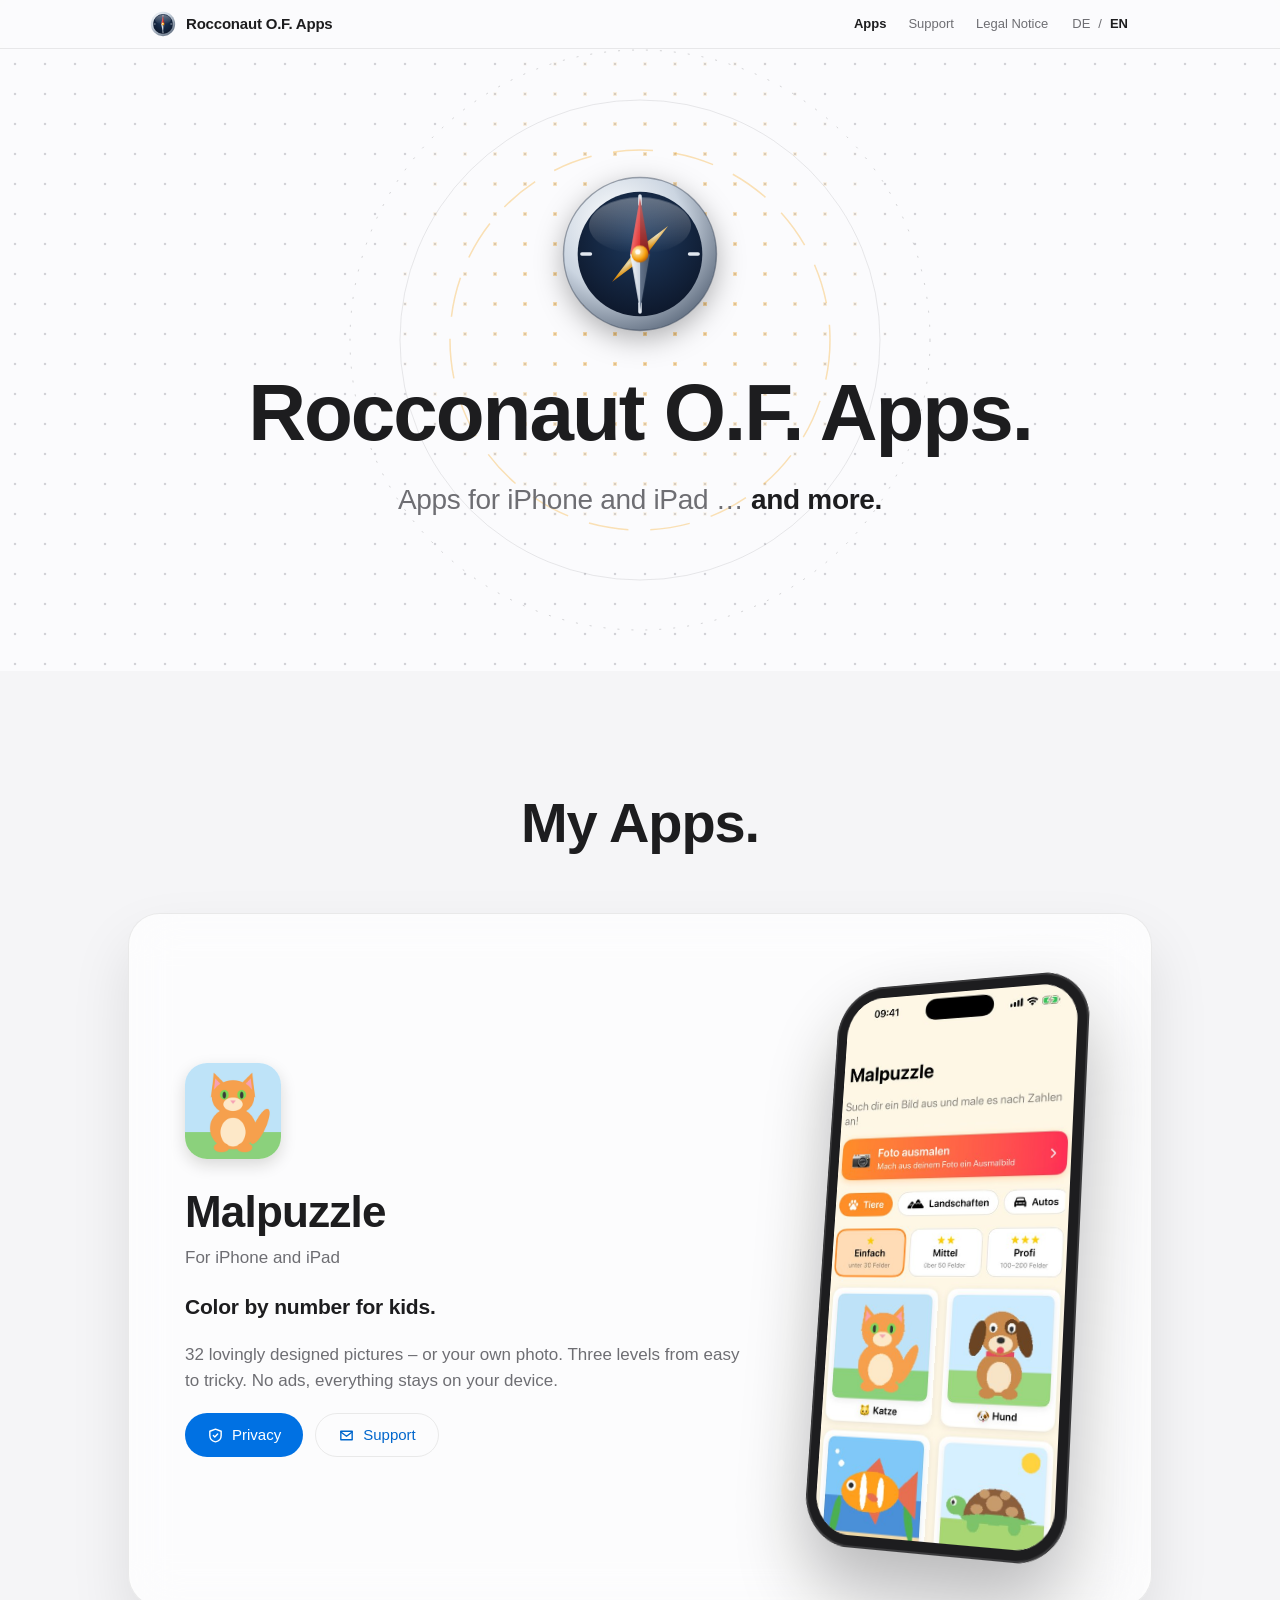
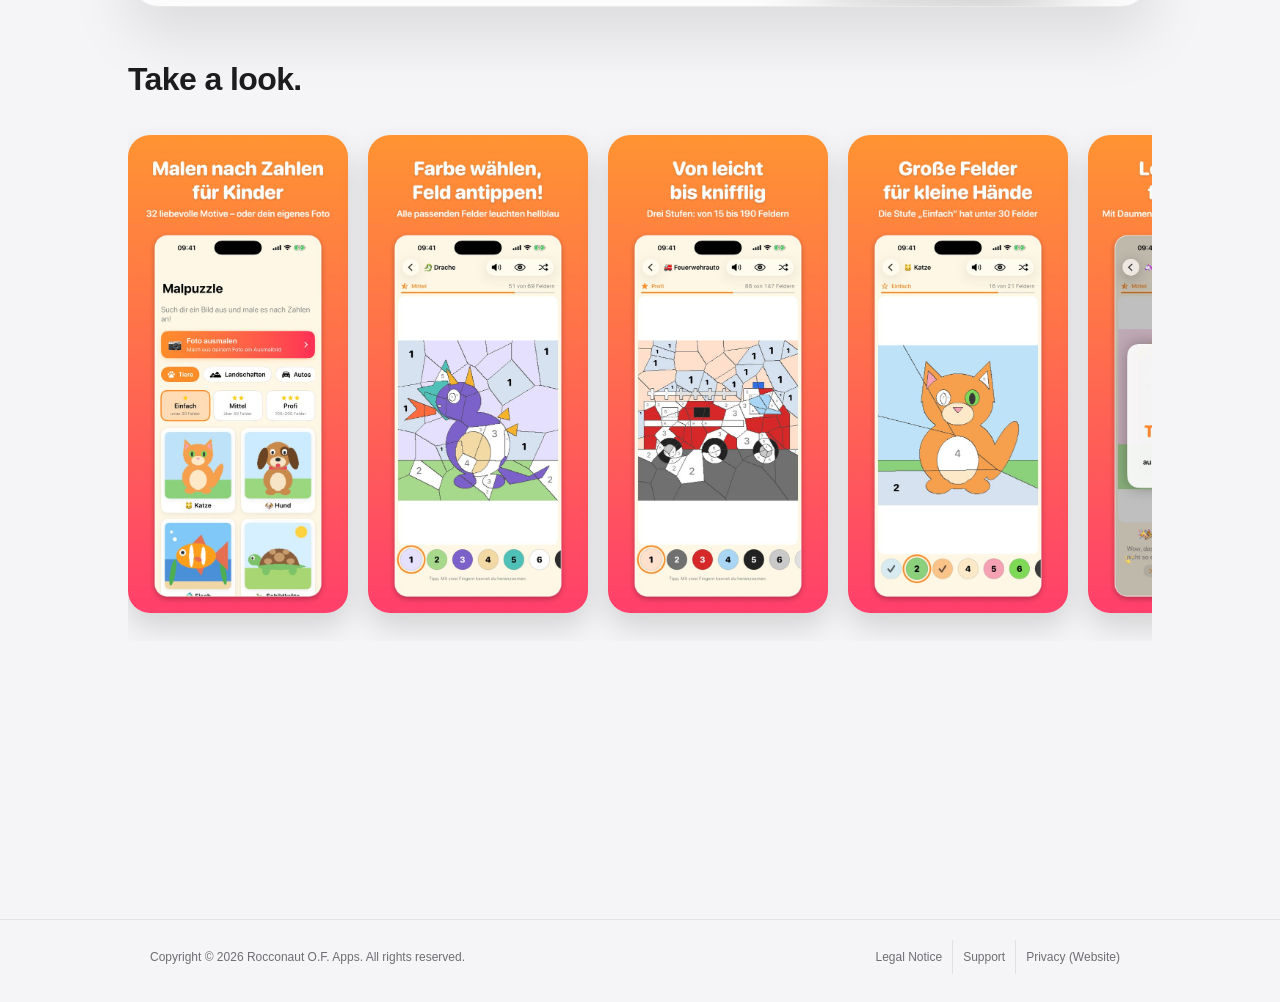
==== en/index.html @ 76076adc "Website Rocconaut O.F. Apps (DE/EN) mit Support- und Datenschutzseiten Co-Authored-By: Claude Opus 5" ====
<!doctype html>
<html lang="en">
<head>
<meta charset="utf-8">
<meta name="viewport" content="width=device-width, initial-scale=1">
<title>Rocconaut O.F. Apps – Apps for iPhone and iPad</title>
<meta name="description" content="Rocconaut O.F. Apps: apps for iPhone and iPad, including Malpuzzle – color by number for kids.">
<link rel="canonical" href="https://rocconaut-with-cloud.github.io/en/">
<link rel="alternate" hreflang="de" href="https://rocconaut-with-cloud.github.io/">
<link rel="alternate" hreflang="en" href="https://rocconaut-with-cloud.github.io/en/">
<meta name="theme-color" content="#FBFBFD" media="(prefers-color-scheme: light)">
<meta name="theme-color" content="#000000" media="(prefers-color-scheme: dark)">
<link rel="icon" href="../assets/img/compass.svg" type="image/svg+xml">
<link rel="stylesheet" href="../assets/css/site.css">
<script>document.documentElement.className += ' js';</script>
<script src="../assets/js/site.js" defer></script>
</head>
<body>
<a class="skip" href="#inhalt">Skip to content</a>
<header class="nav">
<div class="nav-inner">
<a class="brand" href="../en/index.html"><img src="../assets/img/compass.svg" alt="" width="26" height="26">Rocconaut O.F. Apps</a>
<nav class="nav-links" aria-label="Main navigation">
<a href="../en/index.html" aria-current="page">Apps</a>
<a href="../en/support.html">Support</a>
<a href="../en/legal-notice.html">Legal Notice</a>
<span class="lang" aria-label="Language"><a href="../index.html" lang="de" hreflang="de">DE</a><span aria-hidden="true">/</span><span class="on" lang="en">EN</span></span>
</nav>
</div>
</header>
<main id="inhalt">
<section class="hero">
<div class="hero-dots" aria-hidden="true"></div>
<div class="hero-spot" aria-hidden="true"></div>
<svg class="hero-rings" viewBox="0 0 620 620" aria-hidden="true">
<g class="spin"><circle class="r" cx="310" cy="310" r="290" stroke-opacity="0.35" stroke-width="1" stroke-dasharray="2 12"/></g>
<circle class="r" cx="310" cy="310" r="240" stroke-opacity="0.18" stroke-width="1"/>
<g class="spin-rev"><circle cx="310" cy="310" r="190" fill="none" stroke="#F59E0B" stroke-opacity="0.3" stroke-width="1.5" stroke-dasharray="40 22"/></g>
</svg>
<div class="hero-inner">
<div class="compass"><svg viewBox="0 0 120 120" role="img" aria-label="Rocconaut compass logo">
<defs>
<radialGradient id="m" cx="0.35" cy="0.3" r="0.85"><stop offset="0" stop-color="#FFFFFF"/><stop offset="0.5" stop-color="#CBD5E1"/><stop offset="1" stop-color="#475569"/></radialGradient>
<radialGradient id="f" cx="0.5" cy="0.35" r="0.75"><stop offset="0" stop-color="#1E3A5F"/><stop offset="1" stop-color="#0B1324"/></radialGradient>
<linearGradient id="rd" x1="0" y1="0" x2="1" y2="0"><stop offset="0" stop-color="#F87171"/><stop offset="0.49" stop-color="#DC2626"/><stop offset="0.51" stop-color="#991B1B"/><stop offset="1" stop-color="#7F1D1D"/></linearGradient>
<linearGradient id="sv" x1="0" y1="0" x2="1" y2="0"><stop offset="0" stop-color="#F8FAFC"/><stop offset="0.49" stop-color="#CBD5E1"/><stop offset="0.51" stop-color="#64748B"/><stop offset="1" stop-color="#475569"/></linearGradient>
<radialGradient id="gd" cx="0.35" cy="0.35" r="0.8"><stop offset="0" stop-color="#FEF3C7"/><stop offset="0.6" stop-color="#F59E0B"/><stop offset="1" stop-color="#92400E"/></radialGradient>
<linearGradient id="gl" x1="0" y1="0" x2="0" y2="1"><stop offset="0" stop-color="#FFFFFF" stop-opacity="0.35"/><stop offset="1" stop-color="#FFFFFF" stop-opacity="0"/></linearGradient>
</defs>
<circle cx="60" cy="60" r="54" fill="url(#m)"/>
<circle cx="60" cy="60" r="54" fill="none" stroke="#334155" stroke-opacity="0.45"/>
<circle cx="60" cy="60" r="44" fill="url(#f)"/>
<g stroke="#E2E8F0" stroke-width="2.5" stroke-linecap="round"><line x1="60" y1="19" x2="60" y2="25"/><line x1="60" y1="95" x2="60" y2="101"/><line x1="19" y1="60" x2="25" y2="60"/><line x1="95" y1="60" x2="101" y2="60"/></g>
<g transform="rotate(45 60 60)" opacity="0.9"><polygon points="60,32 64,60 56,60" fill="url(#gd)"/><polygon points="60,88 64,60 56,60" fill="url(#gd)"/></g>
<g class="needle"><g class="swing"><polygon points="60,20 67,60 53,60" fill="url(#rd)"/><polygon points="60,100 67,60 53,60" fill="url(#sv)"/></g></g>
<circle cx="60" cy="60" r="6" fill="url(#gd)"/>
<circle cx="58.5" cy="58.5" r="1.8" fill="#FFFFFF" fill-opacity="0.85"/>
<ellipse cx="60" cy="40" rx="36" ry="20" fill="url(#gl)"/>
</svg></div>
<h1 class="display rise d1">Rocconaut O.F. Apps.</h1>
<p class="lead rise d2">Apps for iPhone and iPad … <strong class="rise d3">and more.</strong></p>
</div>
</section>

<section class="apps" aria-labelledby="apps-title">
<div class="wrap">
<h2 id="apps-title" class="h-big reveal">My Apps.</h2>

<div class="reveal">
<article class="card">
<div class="glare" aria-hidden="true"></div>
<div class="card-text">
<img class="app-icon" src="../assets/img/malpuzzle-icon.png" alt="Malpuzzle app icon" width="96" height="96">
<div>
<h3 class="app-name">Malpuzzle</h3>
<span class="platform">For iPhone and iPad</span>
</div>
<p class="tagline">Color by number for kids.</p>
<p class="desc">32 lovingly designed pictures – or your own photo. Three levels from easy to tricky. No ads, everything stays on your device.</p>
<!-- App-Store-Badge: hier einfügen, sobald die App im Store ist -->
<div class="btns">
<a class="btn btn-primary shine" href="../en/malpuzzle/privacy.html"><svg class="draw" viewBox="0 0 24 24" fill="none" stroke="currentColor" stroke-width="2" stroke-linecap="round" stroke-linejoin="round" aria-hidden="true"><path pathLength="1" d="M12 3l8 3v6c0 5-3.5 8-8 9-4.5-1-8-4-8-9V6z"/><path pathLength="1" d="M9 12l2 2 4-4"/></svg>Privacy</a>
<a class="btn btn-secondary shine" href="../en/support.html"><svg class="draw" viewBox="0 0 24 24" fill="none" stroke="currentColor" stroke-width="2" stroke-linecap="round" stroke-linejoin="round" aria-hidden="true"><path pathLength="1" d="M4 6h16v12H4z"/><path pathLength="1" d="M4 7l8 6 8-6"/></svg>Support</a>
</div>
</div>
<div class="device-wrap">
<div class="device">
<div class="screen">
<img src="../assets/img/screen_01.jpg" alt="Start screen with picture selection" class="active" width="512" height="1098">
<img src="../assets/img/screen_02.jpg" alt="Coloring a dragon, medium level" width="512" height="1098" loading="lazy">
<img src="../assets/img/screen_03.jpg" alt="Coloring a fire truck, pro level" width="512" height="1098" loading="lazy">
<img src="../assets/img/screen_04.jpg" alt="Coloring a cat, easy level" width="512" height="1098" loading="lazy">
<img src="../assets/img/screen_05.jpg" alt="Praise after finishing a picture" width="512" height="1098" loading="lazy">
<img src="../assets/img/screen_06.jpg" alt="Landscapes to choose from" width="512" height="1098" loading="lazy">
</div>
</div>
</div>
</article>
</div>

<div class="gallery reveal">
<h3 class="h-mid">Take a look.</h3>
<div class="gallery-row" tabindex="0" role="region" aria-label="App Store images of Malpuzzle">
<img class="shot" src="../assets/img/store_01.jpg" alt="Color by number for kids" width="600" height="1304" loading="lazy">
<img class="shot" src="../assets/img/store_02.jpg" alt="Pick a color, tap a field" width="600" height="1304" loading="lazy">
<img class="shot" src="../assets/img/store_03.jpg" alt="From easy to tricky" width="600" height="1304" loading="lazy">
<img class="shot" src="../assets/img/store_04.jpg" alt="Big fields for little hands" width="600" height="1304" loading="lazy">
<img class="shot" src="../assets/img/store_05.jpg" alt="Praise for every finished picture" width="600" height="1304" loading="lazy">
<img class="shot" src="../assets/img/store_06.jpg" alt="Animals, cars, fantasy creatures" width="600" height="1304" loading="lazy">
</div>
</div>

<div class="more reveal">More apps coming soon.</div>
</div>
</section>
</main>
<footer class="footer">
<div class="footer-inner">
<span>Copyright © 2026 Rocconaut O.F. Apps. All rights reserved.</span>
<nav aria-label="Legal">
<a href="../en/legal-notice.html">Legal Notice</a>
<a href="../en/support.html">Support</a>
<a href="../en/privacy.html">Privacy (Website)</a>
</nav>
</div>
</footer>
</body>
</html>
---- assets/css/site.css ----
/* Rocconaut O.F. Apps – Website-Stile */
:root {
  --bg: #FBFBFD; --bg2: #F5F5F7; --fg: #1D1D1F; --muted: #6E6E73;
  --line: rgba(0,0,0,0.08); --card: rgba(255,255,255,0.72); --nav: rgba(251,251,253,0.72);
  --dot: #D2D2D7; --ring: #86868B; --link: #0066CC; --shadow: 0 30px 60px rgba(0,0,0,0.10);
  color-scheme: light dark;
}
@media (prefers-color-scheme: dark) {
  :root {
    --bg: #000000; --bg2: #101012; --fg: #F5F5F7; --muted: #A1A1A6;
    --line: rgba(255,255,255,0.14); --card: rgba(40,40,44,0.62); --nav: rgba(22,22,23,0.72);
    --dot: #2C2C2E; --ring: #6E6E73; --link: #2997FF; --shadow: 0 30px 60px rgba(0,0,0,0.6);
  }
}
* { box-sizing: border-box; }
html { -webkit-text-size-adjust: 100%; }
body {
  margin: 0; background: var(--bg); color: var(--fg); line-height: 1.5;
  font-family: -apple-system, BlinkMacSystemFont, "SF Pro Display", "SF Pro Text", "Helvetica Neue", Helvetica, Arial, sans-serif;
  -webkit-font-smoothing: antialiased;
}
a { color: var(--link); text-decoration: none; }
a:hover { text-decoration: underline; }
img { max-width: 100%; }
.skip { position: absolute; left: -9999px; top: 8px; z-index: 100; background: var(--fg); color: var(--bg); padding: 10px 16px; border-radius: 10px; }
.skip:focus { left: 12px; }
:focus-visible { outline: 3px solid #0071E3; outline-offset: 3px; border-radius: 6px; }

/* Navigation */
.nav { position: sticky; top: 0; z-index: 10; background: var(--nav); -webkit-backdrop-filter: saturate(180%) blur(20px); backdrop-filter: saturate(180%) blur(20px); border-bottom: 1px solid var(--line); }
.nav-inner { max-width: 1024px; margin: 0 auto; padding: 0 22px; display: flex; flex-wrap: wrap; align-items: center; justify-content: space-between; gap: 12px; }
.brand { display: flex; align-items: center; gap: 10px; min-height: 48px; color: var(--fg); font-size: 15px; font-weight: 600; letter-spacing: -0.2px; }
.brand:hover { text-decoration: none; }
.brand img { width: 26px; height: 26px; transition: transform 0.6s cubic-bezier(0.2,0.9,0.3,1.3); }
.brand:hover img { transform: rotate(-18deg); }
.nav-links { display: flex; flex-wrap: wrap; align-items: center; gap: 22px; font-size: 13px; }
.nav-links a { color: var(--muted); padding: 14px 0; transition: color 0.25s ease; }
.nav-links a:hover { color: var(--fg); text-decoration: none; }
.nav-links a[aria-current="page"], .lang .on { color: var(--fg); font-weight: 600; }
.lang { display: flex; gap: 4px; color: var(--muted); }
.lang a, .lang span { padding: 14px 2px; }

/* Hero */
.hero { position: relative; overflow: hidden; background: var(--bg); }
.hero-dots, .hero-spot { position: absolute; inset: 0; background-size: 30px 30px; pointer-events: none; }
.hero-dots { background-image: radial-gradient(circle, var(--dot) 1.4px, transparent 1.6px); }
.hero-spot {
  background-image: radial-gradient(circle, #F59E0B 2.2px, transparent 2.4px);
  -webkit-mask-image: radial-gradient(circle 260px at var(--sx, 50%) var(--sy, 38%), #000 0%, transparent 100%);
  mask-image: radial-gradient(circle 260px at var(--sx, 50%) var(--sy, 38%), #000 0%, transparent 100%);
  opacity: 0.5; transition: opacity 0.6s ease;
}
.hero.active .hero-spot { opacity: 1; }
.hero-rings { position: absolute; left: 50%; top: 50%; width: 620px; height: 620px; margin: -330px 0 0 -310px; pointer-events: none; transform: translate(var(--px, 0px), var(--py, 0px)); transition: transform 0.6s ease-out; }
.hero-rings .r { fill: none; stroke: var(--ring); }
.spin { transform-origin: 310px 310px; animation: spin 50s linear infinite; }
.spin-rev { transform-origin: 310px 310px; animation: spin 70s linear infinite reverse; }
@keyframes spin { to { transform: rotate(360deg); } }
.hero-inner { position: relative; max-width: 980px; margin: 0 auto; padding: 120px 22px 150px; display: flex; flex-direction: column; align-items: center; text-align: center; gap: 24px; }
.compass { width: 170px; height: 170px; transform: translateY(calc(var(--sp, 0) * 70px)) scale(calc(1 - var(--sp, 0) * 0.35)); opacity: calc(1 - var(--sp, 0) * 0.6); }
.compass svg { width: 100%; height: 100%; display: block; overflow: visible; filter: drop-shadow(0 8px 14px rgba(0,0,0,0.3)); }
.needle { transform-origin: 60px 60px; transform: rotate(var(--angle, 0deg)); transition: transform 0.8s cubic-bezier(0.2,0.9,0.3,1.35); }
.swing { transform-origin: 60px 60px; animation: swing 2.6s cubic-bezier(0.3,0.7,0.4,1) 0.3s both; }
@keyframes swing { 0% { transform: rotate(-80deg); } 22% { transform: rotate(50deg); } 42% { transform: rotate(-28deg); } 62% { transform: rotate(14deg); } 80% { transform: rotate(-6deg); } 100% { transform: rotate(0deg); } }
.display { margin: 8px 0 0; font-size: clamp(44px, 8vw, 80px); font-weight: 700; letter-spacing: -0.025em; line-height: 1.05; }
.lead { margin: 0; font-size: clamp(21px, 3vw, 28px); letter-spacing: -0.3px; color: var(--muted); }
.lead strong { display: inline-block; color: var(--fg); font-weight: 600; }
.rise { animation: rise 1.1s cubic-bezier(0.2,0.7,0.2,1) both; }
.d1 { animation-delay: 0.15s; } .d2 { animation-delay: 0.35s; } .d3 { animation-delay: 1.1s; }
@keyframes rise { from { opacity: 0; transform: translateY(28px); } to { opacity: 1; transform: none; } }

/* Apps */
.apps { background: var(--bg2); padding: 110px 22px 120px; }
.wrap { max-width: 1024px; margin: 0 auto; display: flex; flex-direction: column; gap: 48px; }
.h-big { margin: 0; font-size: clamp(40px, 6vw, 56px); font-weight: 700; letter-spacing: -0.02em; text-align: center; }
.h-mid { margin: 0; font-size: 32px; font-weight: 700; letter-spacing: -0.6px; }
.card {
  position: relative; overflow: hidden; background: var(--card);
  -webkit-backdrop-filter: saturate(180%) blur(24px); backdrop-filter: saturate(180%) blur(24px);
  border: 1px solid var(--line); border-radius: 32px; padding: clamp(28px, 5vw, 56px); box-shadow: var(--shadow);
  display: flex; flex-wrap: wrap; align-items: center; gap: 48px;
  transform: perspective(1400px) rotateX(var(--rx, 0deg)) rotateY(var(--ry, 0deg));
  transition: transform 0.8s cubic-bezier(0.2,0.8,0.2,1);
}
.card.hover { transition: transform 0.1s ease-out; }
.glare { position: absolute; inset: 0; pointer-events: none; background: radial-gradient(circle at var(--gx, 50%) var(--gy, 50%), rgba(255,255,255,0.35), rgba(255,255,255,0) 50%); opacity: 0; transition: opacity 0.4s ease; }
.card.hover .glare { opacity: 1; }
.card-text { flex: 1 1 340px; display: flex; flex-direction: column; gap: 20px; position: relative; }
.app-icon { width: 96px; height: 96px; border-radius: 22px; display: block; box-shadow: 0 6px 16px rgba(0,0,0,0.15); }
.app-name { margin: 0; font-size: clamp(34px, 5vw, 44px); font-weight: 700; letter-spacing: -0.8px; }
.platform { font-size: 17px; color: var(--muted); }
.tagline { margin: 0; font-size: 21px; font-weight: 600; letter-spacing: -0.2px; }
.desc { margin: 0; font-size: 17px; color: var(--muted); }
.btns { display: flex; flex-wrap: wrap; gap: 12px; }
.btn { display: inline-flex; align-items: center; gap: 8px; min-height: 44px; padding: 0 22px; border-radius: 980px; font-size: 15px; font-weight: 500; }
.btn:hover { text-decoration: none; }
.btn svg { width: 17px; height: 17px; flex-shrink: 0; }
.btn-primary { background: #0071E3; color: #FFFFFF; transition: background-color 0.25s ease, transform 0.25s ease; }
.btn-primary:hover { background: #0077ED; transform: scale(1.03); }
.btn-secondary { border: 1px solid var(--line); color: var(--link); }
.btn-lg { min-height: 48px; padding: 0 24px; font-size: 17px; align-self: flex-start; }
.shine { position: relative; overflow: hidden; isolation: isolate; }
.shine::after { content: ""; position: absolute; top: 0; left: -70%; width: 45%; height: 100%; background: linear-gradient(100deg, rgba(255,255,255,0), rgba(255,255,255,0.5), rgba(255,255,255,0)); transform: skewX(-20deg); transition: left 0.8s ease; pointer-events: none; }
.shine:hover::after, .shine:focus-visible::after { left: 140%; }
.draw * { stroke-dasharray: 1; stroke-dashoffset: 0; }
.btn:hover .draw *, .btn:focus-visible .draw * { animation: drawline 0.9s ease forwards; }
@keyframes drawline { from { stroke-dashoffset: 1; } to { stroke-dashoffset: 0; } }

/* iPhone */
.device-wrap { flex: 0 1 300px; display: flex; justify-content: center; perspective: 1400px; position: relative; margin: 0 auto; }
.device { width: 280px; height: 580px; border-radius: 52px; background: #1D1D1F; padding: 12px; box-shadow: 0 40px 80px rgba(0,0,0,0.28), inset 0 0 0 2px #3A3A3C; transform: rotateY(var(--dy, 0deg)) rotateX(var(--dx, 0deg)); transition: transform 0.2s ease-out; }
.screen { width: 100%; height: 100%; border-radius: 40px; background: #FFF8EC; position: relative; overflow: hidden; }
.screen img { position: absolute; inset: 0; width: 100%; height: 100%; object-fit: cover; object-position: top; opacity: 0; transform: scale(1.04); transition: opacity 0.9s ease, transform 3.2s ease-out; }
.screen img.active { opacity: 1; transform: scale(1); }

/* Galerie */
.gallery { display: flex; flex-direction: column; gap: 24px; }
.gallery-row { display: flex; gap: 20px; overflow-x: auto; scroll-snap-type: x mandatory; padding: 8px 4px 28px; }
.shot { flex: 0 0 220px; width: 220px; height: auto; border-radius: 22px; scroll-snap-align: start; box-shadow: 0 14px 30px rgba(0,0,0,0.14); transition: transform 0.5s cubic-bezier(0.2,0.9,0.3,1.2), box-shadow 0.5s ease; }
.shot:hover { transform: translateY(-8px) scale(1.04); box-shadow: 0 24px 44px rgba(0,0,0,0.22); }
.more { border: 1px dashed var(--ring); border-radius: 28px; padding: 40px; text-align: center; font-size: 19px; color: var(--muted); }

/* Unterseiten */
.page { background: var(--bg); padding: 96px 22px 120px; }
.page .wrap { max-width: 760px; }
.intro { display: flex; flex-direction: column; gap: 14px; }
.eyebrow { font-size: 14px; font-weight: 600; letter-spacing: 1.5px; color: var(--muted); }
.intro h1 { margin: 0; font-size: clamp(40px, 7vw, 56px); font-weight: 700; letter-spacing: -1.4px; line-height: 1.07; -webkit-hyphens: auto; hyphens: auto; }
.intro .sub { margin: 0; font-size: 21px; line-height: 1.45; color: var(--muted); }
.meta { font-size: 15px; color: var(--muted); }
.block { display: flex; flex-direction: column; gap: 12px; padding-top: 28px; border-top: 1px solid var(--line); }
.block h2 { margin: 0; font-size: 24px; font-weight: 600; letter-spacing: -0.3px; }
.block p { margin: 0; font-size: 17px; line-height: 1.65; }
.support-card { background: var(--card); -webkit-backdrop-filter: saturate(180%) blur(24px); backdrop-filter: saturate(180%) blur(24px); border: 1px solid var(--line); border-radius: 28px; padding: clamp(24px, 5vw, 40px); box-shadow: var(--shadow); display: flex; flex-direction: column; gap: 22px; }
.support-card h2 { margin: 0; font-size: 24px; font-weight: 600; letter-spacing: -0.3px; }
.support-card p { margin: 0; font-size: 17px; font-weight: 600; }
.support-card ul { margin: 8px 0 0; padding-left: 22px; font-size: 17px; line-height: 1.8; color: var(--muted); }
.faq-list { display: flex; flex-direction: column; gap: 16px; }
.faq { background: var(--card); -webkit-backdrop-filter: blur(20px); backdrop-filter: blur(20px); border: 1px solid var(--line); border-radius: 18px; transition: box-shadow 0.3s ease, transform 0.3s ease; }
.faq:hover { box-shadow: 0 14px 30px rgba(0,0,0,0.10); transform: translateY(-2px); }
.faq-q { width: 100%; min-height: 60px; display: flex; align-items: center; justify-content: space-between; gap: 16px; padding: 18px 24px; background: none; border: 0; font: inherit; font-size: 17px; font-weight: 600; color: var(--fg); text-align: left; cursor: pointer; }
.faq-q svg { flex-shrink: 0; width: 20px; height: 20px; transition: transform 0.45s cubic-bezier(0.2,0.9,0.3,1.3); }
.faq.open .faq-q svg { transform: rotate(180deg); }
.faq-a { display: grid; grid-template-rows: 0fr; transition: grid-template-rows 0.45s ease; }
.faq.open .faq-a { grid-template-rows: 1fr; }
.faq-a > div { overflow: hidden; }
.faq-a p { margin: 0; padding: 0 24px 20px; font-size: 17px; line-height: 1.6; color: var(--muted); opacity: 0; transition: opacity 0.4s ease; }
.faq.open .faq-a p { opacity: 1; }

/* Footer */
.footer { background: var(--bg2); border-top: 1px solid var(--line); }
.footer-inner { max-width: 1024px; margin: 0 auto; padding: 20px 22px 28px; display: flex; flex-wrap: wrap; justify-content: space-between; align-items: center; gap: 12px; font-size: 12px; color: var(--muted); }
.footer nav { display: flex; flex-wrap: wrap; }
.footer nav a { color: var(--muted); padding: 8px 10px; border-right: 1px solid var(--line); }
.footer nav a:last-child { border-right: 0; }
.footer nav a:hover { color: var(--fg); text-decoration: none; }

/* Einblenden beim Scrollen */
.js .reveal { opacity: 0; transform: translateY(40px) scale(0.98); transition: opacity 1s ease, transform 1s cubic-bezier(0.2,0.7,0.2,1); }
.js .reveal.in { opacity: 1; transform: none; }

@media (max-width: 600px) {
  .hero-inner { padding: 72px 20px 96px; }
  .compass { width: 130px; height: 130px; }
  .apps, .page { padding-top: 72px; padding-bottom: 80px; }
  .device { width: 240px; height: 500px; border-radius: 46px; }
  .screen { border-radius: 35px; }
}
@media (prefers-reduced-motion: reduce) {
  *, *::before, *::after { animation: none !important; transition: none !important; }
  .js .reveal { opacity: 1; transform: none; }
}
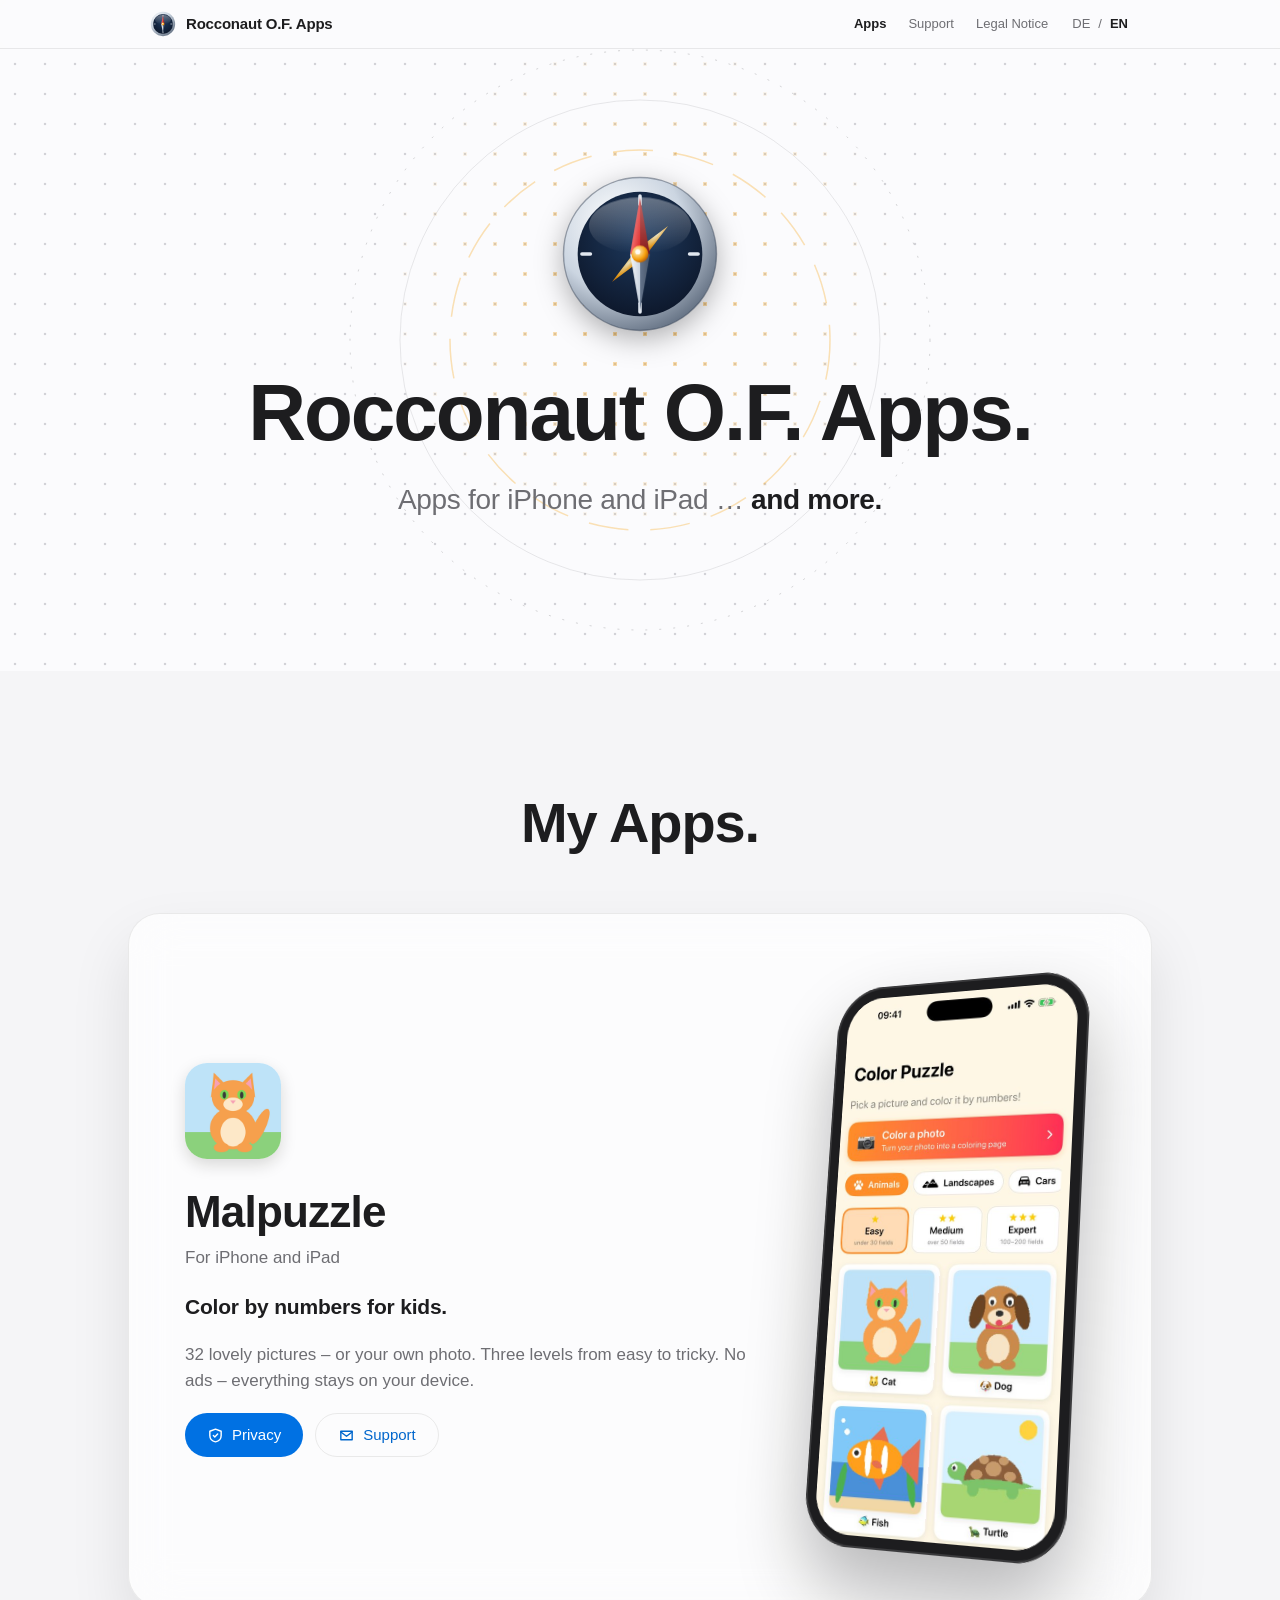
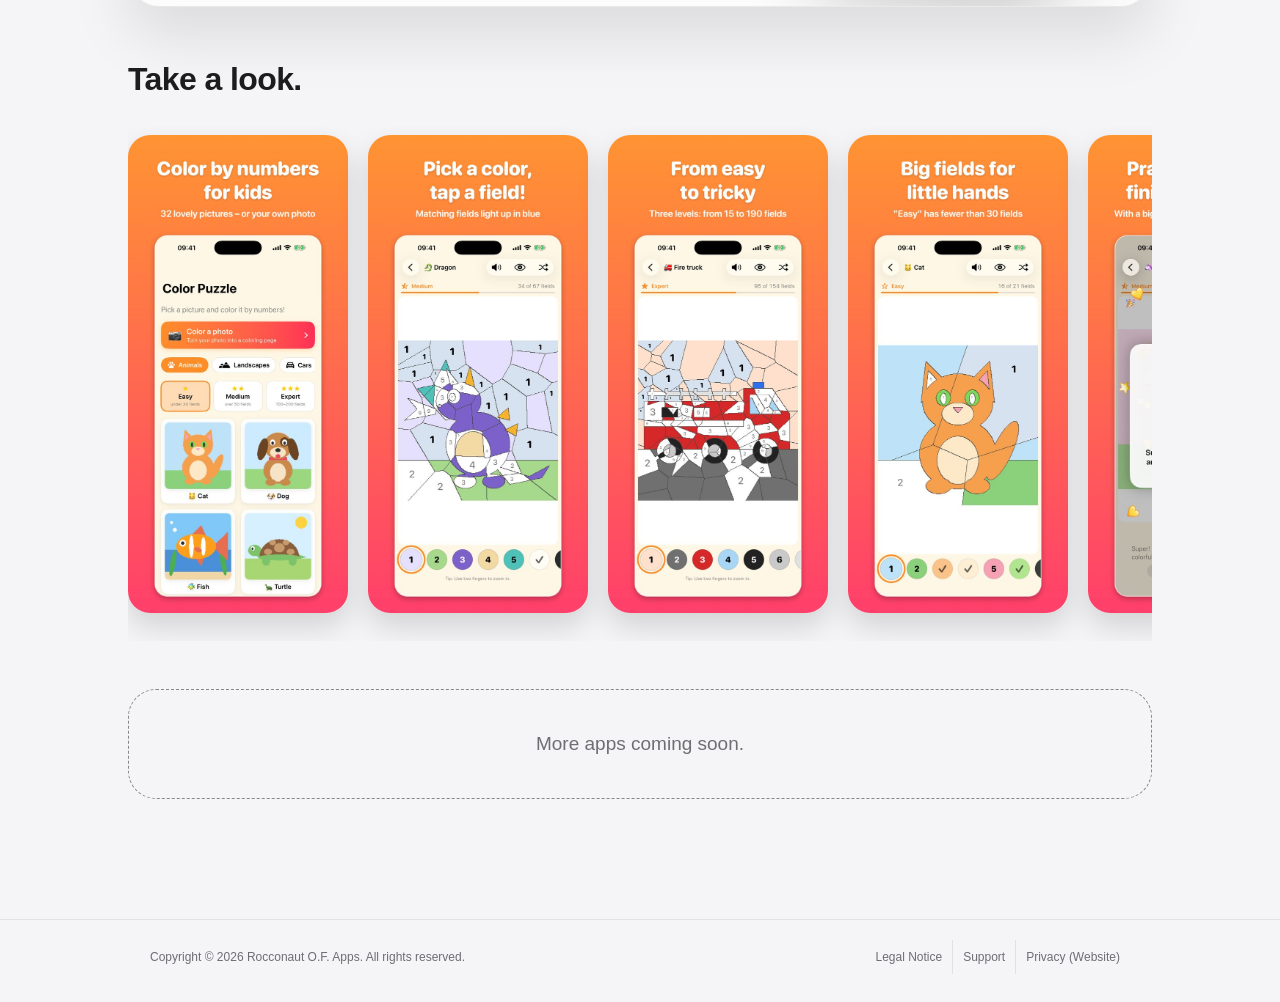
==== commit 46771600: "Englische Screenshots und Texte für die englische Startseite Co-Authored-By: Claude Opus 5.5 <norepl" ====
--- a/en/index.html
+++ b/en/index.html
@@ -75,8 +75,8 @@
 <h3 class="app-name">Malpuzzle</h3>
 <span class="platform">For iPhone and iPad</span>
 </div>
-<p class="tagline">Color by number for kids.</p>
-<p class="desc">32 lovingly designed pictures – or your own photo. Three levels from easy to tricky. No ads, everything stays on your device.</p>
+<p class="tagline">Color by numbers for kids.</p>
+<p class="desc">32 lovely pictures – or your own photo. Three levels from easy to tricky. No ads – everything stays on your device.</p>
 <!-- App-Store-Badge: hier einfügen, sobald die App im Store ist -->
 <div class="btns">
 <a class="btn btn-primary shine" href="../en/malpuzzle/privacy.html"><svg class="draw" viewBox="0 0 24 24" fill="none" stroke="currentColor" stroke-width="2" stroke-linecap="round" stroke-linejoin="round" aria-hidden="true"><path pathLength="1" d="M12 3l8 3v6c0 5-3.5 8-8 9-4.5-1-8-4-8-9V6z"/><path pathLength="1" d="M9 12l2 2 4-4"/></svg>Privacy</a>
@@ -86,12 +86,12 @@
 <div class="device-wrap">
 <div class="device">
 <div class="screen">
-<img src="../assets/img/screen_01.jpg" alt="Start screen with picture selection" class="active" width="512" height="1098">
-<img src="../assets/img/screen_02.jpg" alt="Coloring a dragon, medium level" width="512" height="1098" loading="lazy">
-<img src="../assets/img/screen_03.jpg" alt="Coloring a fire truck, pro level" width="512" height="1098" loading="lazy">
-<img src="../assets/img/screen_04.jpg" alt="Coloring a cat, easy level" width="512" height="1098" loading="lazy">
-<img src="../assets/img/screen_05.jpg" alt="Praise after finishing a picture" width="512" height="1098" loading="lazy">
-<img src="../assets/img/screen_06.jpg" alt="Landscapes to choose from" width="512" height="1098" loading="lazy">
+<img src="../assets/img/en/screen_01.jpg" alt="Start screen with picture selection" class="active" width="512" height="1098">
+<img src="../assets/img/en/screen_02.jpg" alt="Coloring a dragon, medium level" width="512" height="1098" loading="lazy">
+<img src="../assets/img/en/screen_03.jpg" alt="Coloring a fire truck, pro level" width="512" height="1098" loading="lazy">
+<img src="../assets/img/en/screen_04.jpg" alt="Coloring a cat, easy level" width="512" height="1098" loading="lazy">
+<img src="../assets/img/en/screen_05.jpg" alt="Praise after finishing a picture" width="512" height="1098" loading="lazy">
+<img src="../assets/img/en/screen_06.jpg" alt="Landscapes to choose from" width="512" height="1098" loading="lazy">
 </div>
 </div>
 </div>
@@ -101,12 +101,12 @@
 <div class="gallery reveal">
 <h3 class="h-mid">Take a look.</h3>
 <div class="gallery-row" tabindex="0" role="region" aria-label="App Store images of Malpuzzle">
-<img class="shot" src="../assets/img/store_01.jpg" alt="Color by number for kids" width="600" height="1304" loading="lazy">
-<img class="shot" src="../assets/img/store_02.jpg" alt="Pick a color, tap a field" width="600" height="1304" loading="lazy">
-<img class="shot" src="../assets/img/store_03.jpg" alt="From easy to tricky" width="600" height="1304" loading="lazy">
-<img class="shot" src="../assets/img/store_04.jpg" alt="Big fields for little hands" width="600" height="1304" loading="lazy">
-<img class="shot" src="../assets/img/store_05.jpg" alt="Praise for every finished picture" width="600" height="1304" loading="lazy">
-<img class="shot" src="../assets/img/store_06.jpg" alt="Animals, cars, fantasy creatures" width="600" height="1304" loading="lazy">
+<img class="shot" src="../assets/img/en/store_01.jpg" alt="Color by numbers for kids" width="600" height="1304" loading="lazy">
+<img class="shot" src="../assets/img/en/store_02.jpg" alt="Pick a color, tap a field" width="600" height="1304" loading="lazy">
+<img class="shot" src="../assets/img/en/store_03.jpg" alt="From easy to tricky" width="600" height="1304" loading="lazy">
+<img class="shot" src="../assets/img/en/store_04.jpg" alt="Big fields for little hands" width="600" height="1304" loading="lazy">
+<img class="shot" src="../assets/img/en/store_05.jpg" alt="Praise for every finished picture" width="600" height="1304" loading="lazy">
+<img class="shot" src="../assets/img/en/store_06.jpg" alt="Animals, cars, fantasy creatures" width="600" height="1304" loading="lazy">
 </div>
 </div>
 
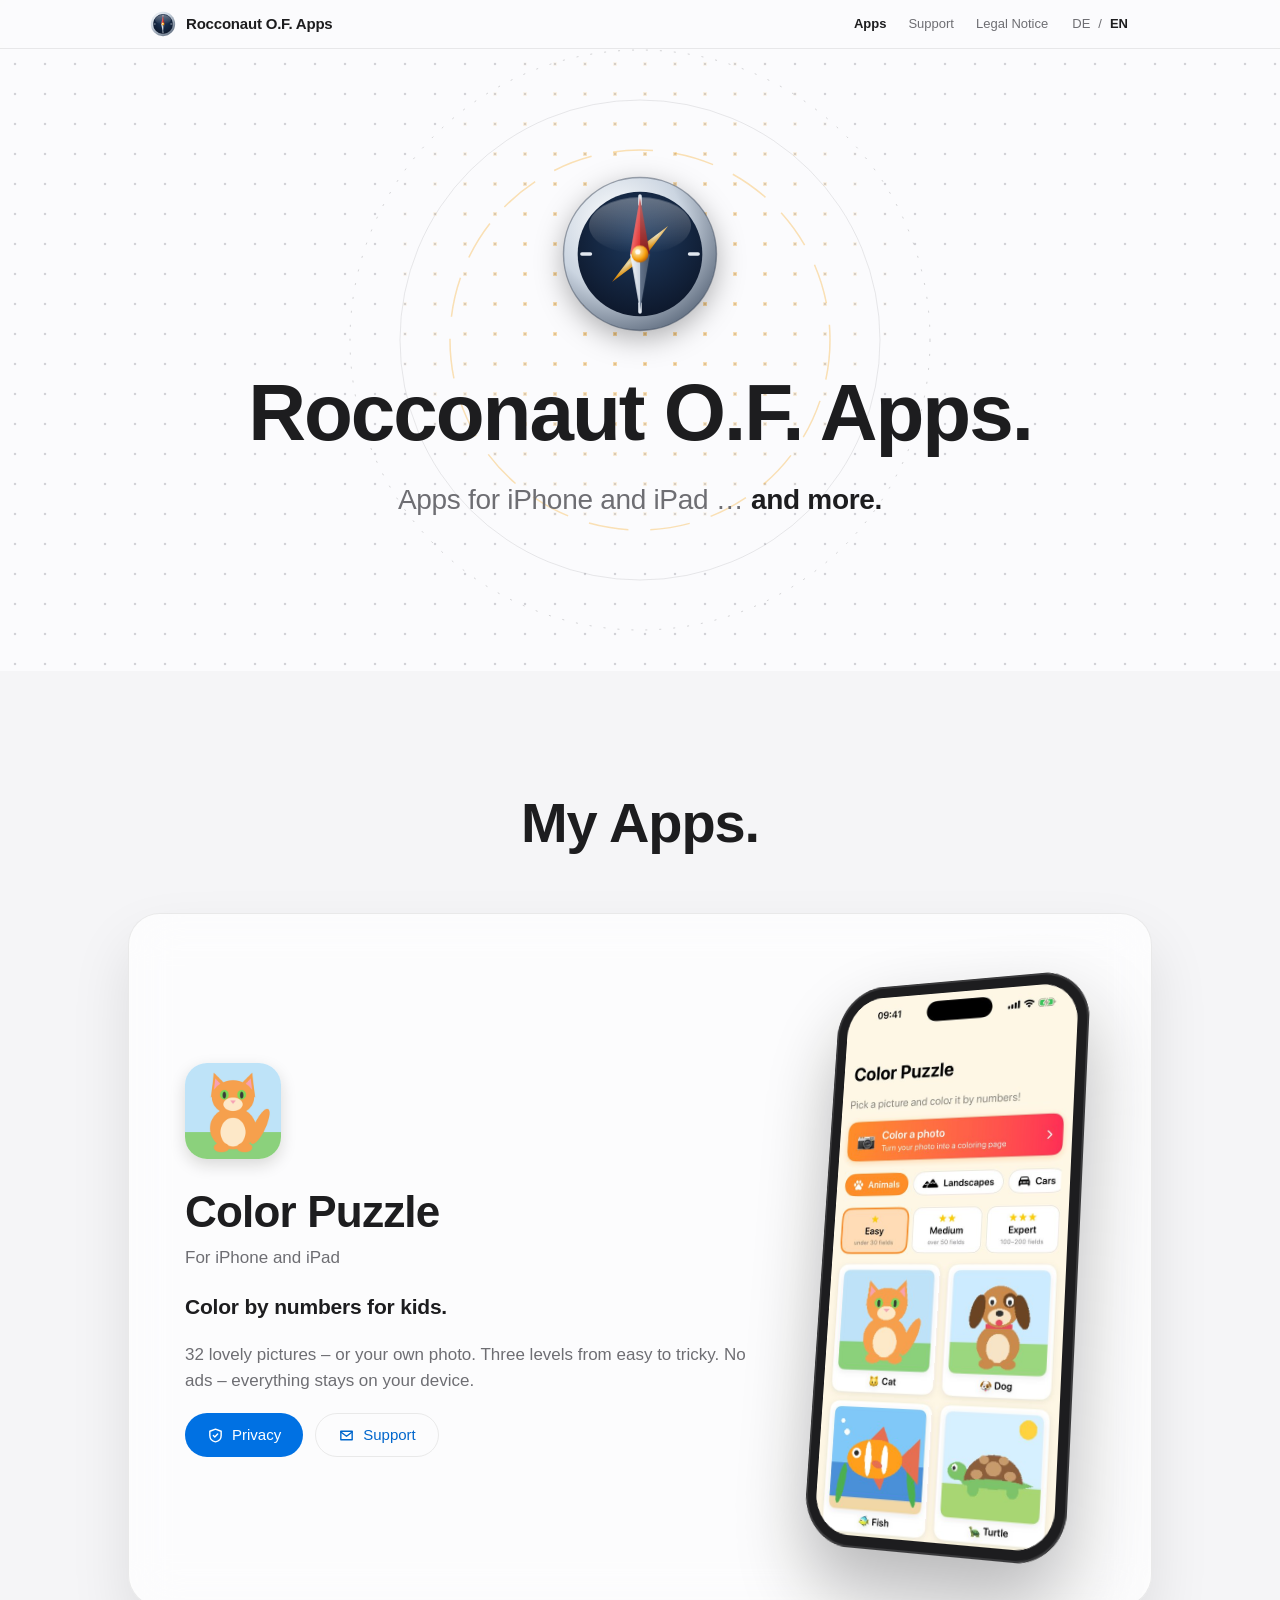
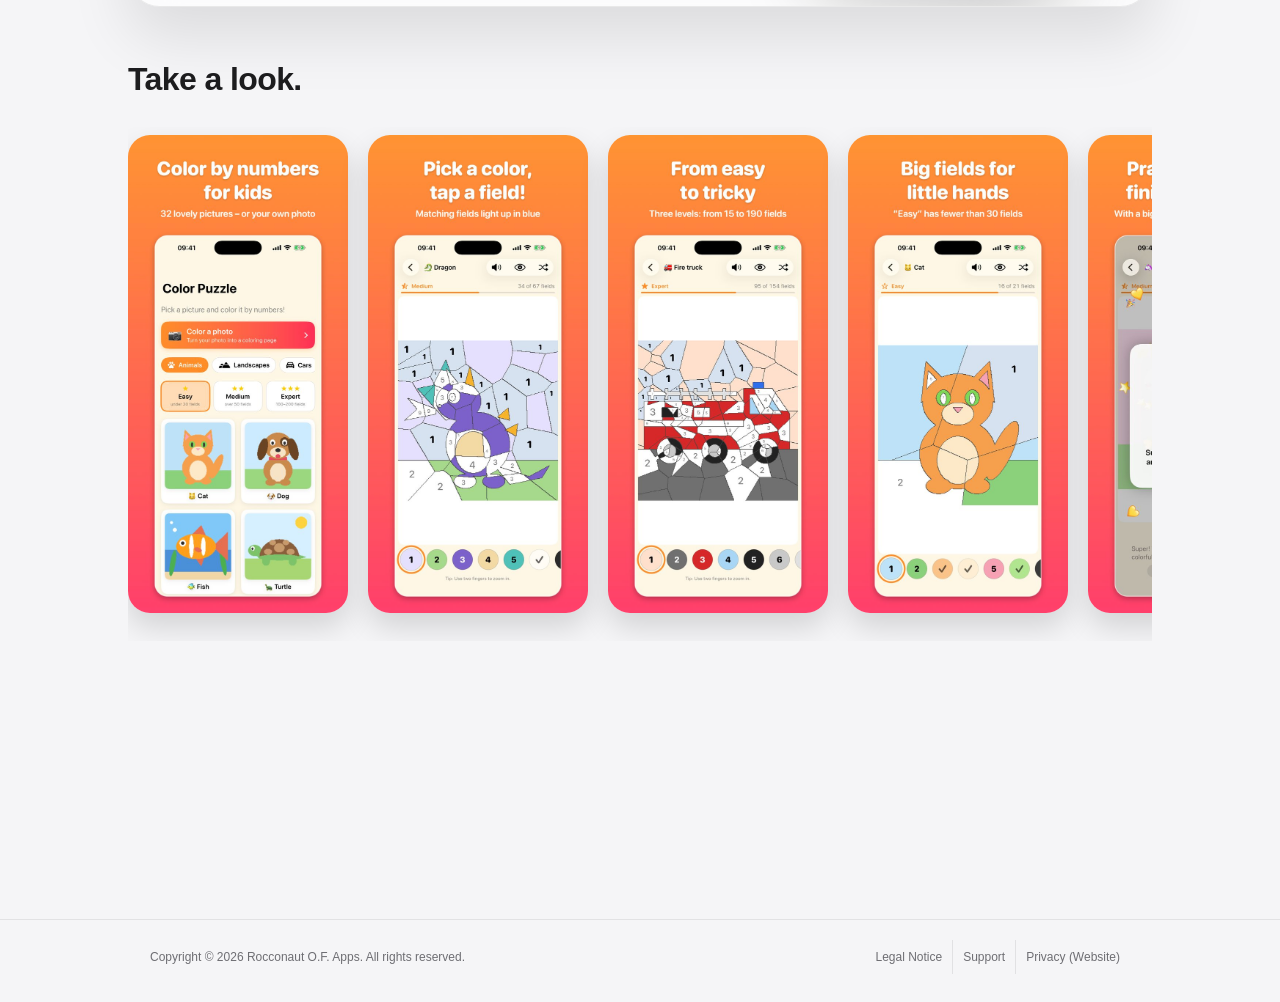
==== commit 452e6170: "Englische Seiten: App heißt Color Puzzle Co-Authored-By: Claude Opus 5.5 <noreply@anthropic.com> Cla" ====
--- a/en/index.html
+++ b/en/index.html
@@ -4,7 +4,7 @@
 <meta charset="utf-8">
 <meta name="viewport" content="width=device-width, initial-scale=1">
 <title>Rocconaut O.F. Apps – Apps for iPhone and iPad</title>
-<meta name="description" content="Rocconaut O.F. Apps: apps for iPhone and iPad, including Malpuzzle – color by number for kids.">
+<meta name="description" content="Rocconaut O.F. Apps: apps for iPhone and iPad, including Color Puzzle – color by number for kids.">
 <link rel="canonical" href="https://rocconaut-with-cloud.github.io/en/">
 <link rel="alternate" hreflang="de" href="https://rocconaut-with-cloud.github.io/">
 <link rel="alternate" hreflang="en" href="https://rocconaut-with-cloud.github.io/en/">
@@ -70,9 +70,9 @@
 <article class="card">
 <div class="glare" aria-hidden="true"></div>
 <div class="card-text">
-<img class="app-icon" src="../assets/img/malpuzzle-icon.png" alt="Malpuzzle app icon" width="96" height="96">
+<img class="app-icon" src="../assets/img/malpuzzle-icon.png" alt="Color Puzzle app icon" width="96" height="96">
 <div>
-<h3 class="app-name">Malpuzzle</h3>
+<h3 class="app-name">Color Puzzle</h3>
 <span class="platform">For iPhone and iPad</span>
 </div>
 <p class="tagline">Color by numbers for kids.</p>
@@ -100,7 +100,7 @@
 
 <div class="gallery reveal">
 <h3 class="h-mid">Take a look.</h3>
-<div class="gallery-row" tabindex="0" role="region" aria-label="App Store images of Malpuzzle">
+<div class="gallery-row" tabindex="0" role="region" aria-label="App Store images of Color Puzzle">
 <img class="shot" src="../assets/img/en/store_01.jpg" alt="Color by numbers for kids" width="600" height="1304" loading="lazy">
 <img class="shot" src="../assets/img/en/store_02.jpg" alt="Pick a color, tap a field" width="600" height="1304" loading="lazy">
 <img class="shot" src="../assets/img/en/store_03.jpg" alt="From easy to tricky" width="600" height="1304" loading="lazy">
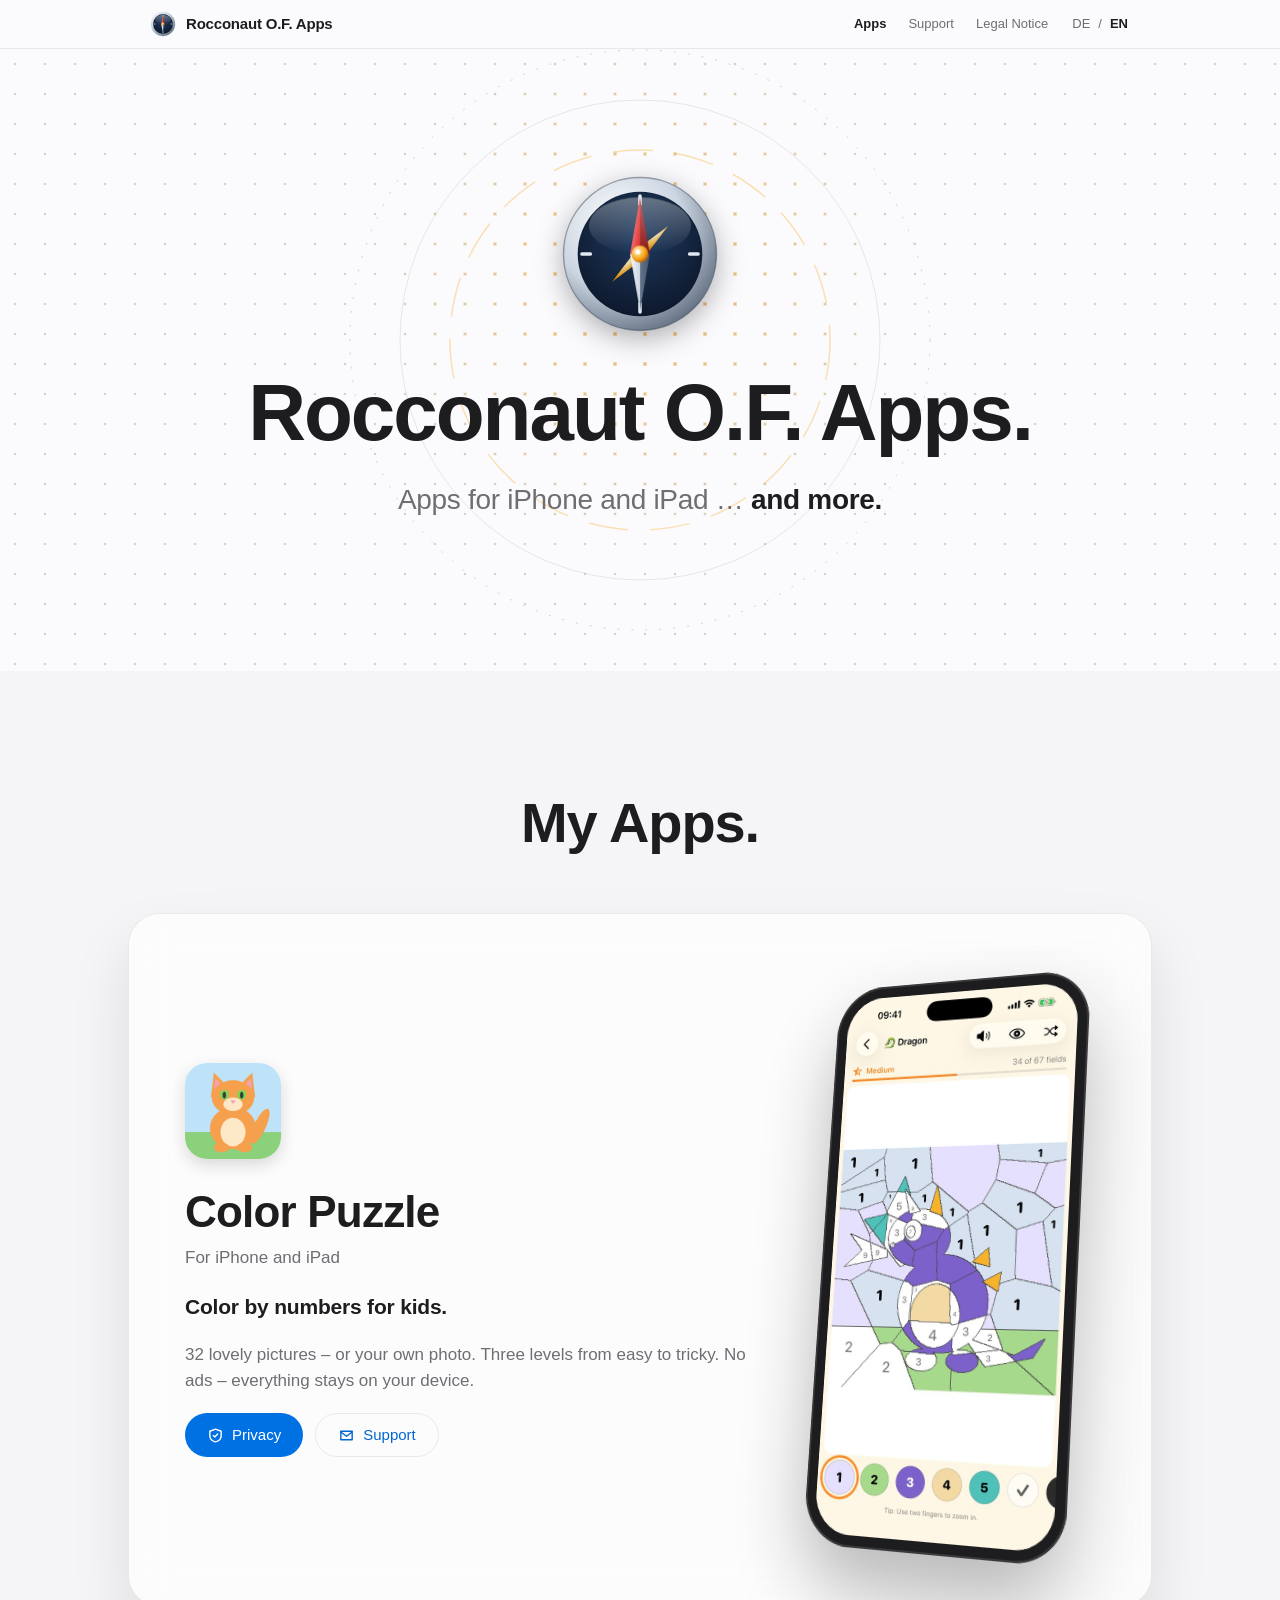
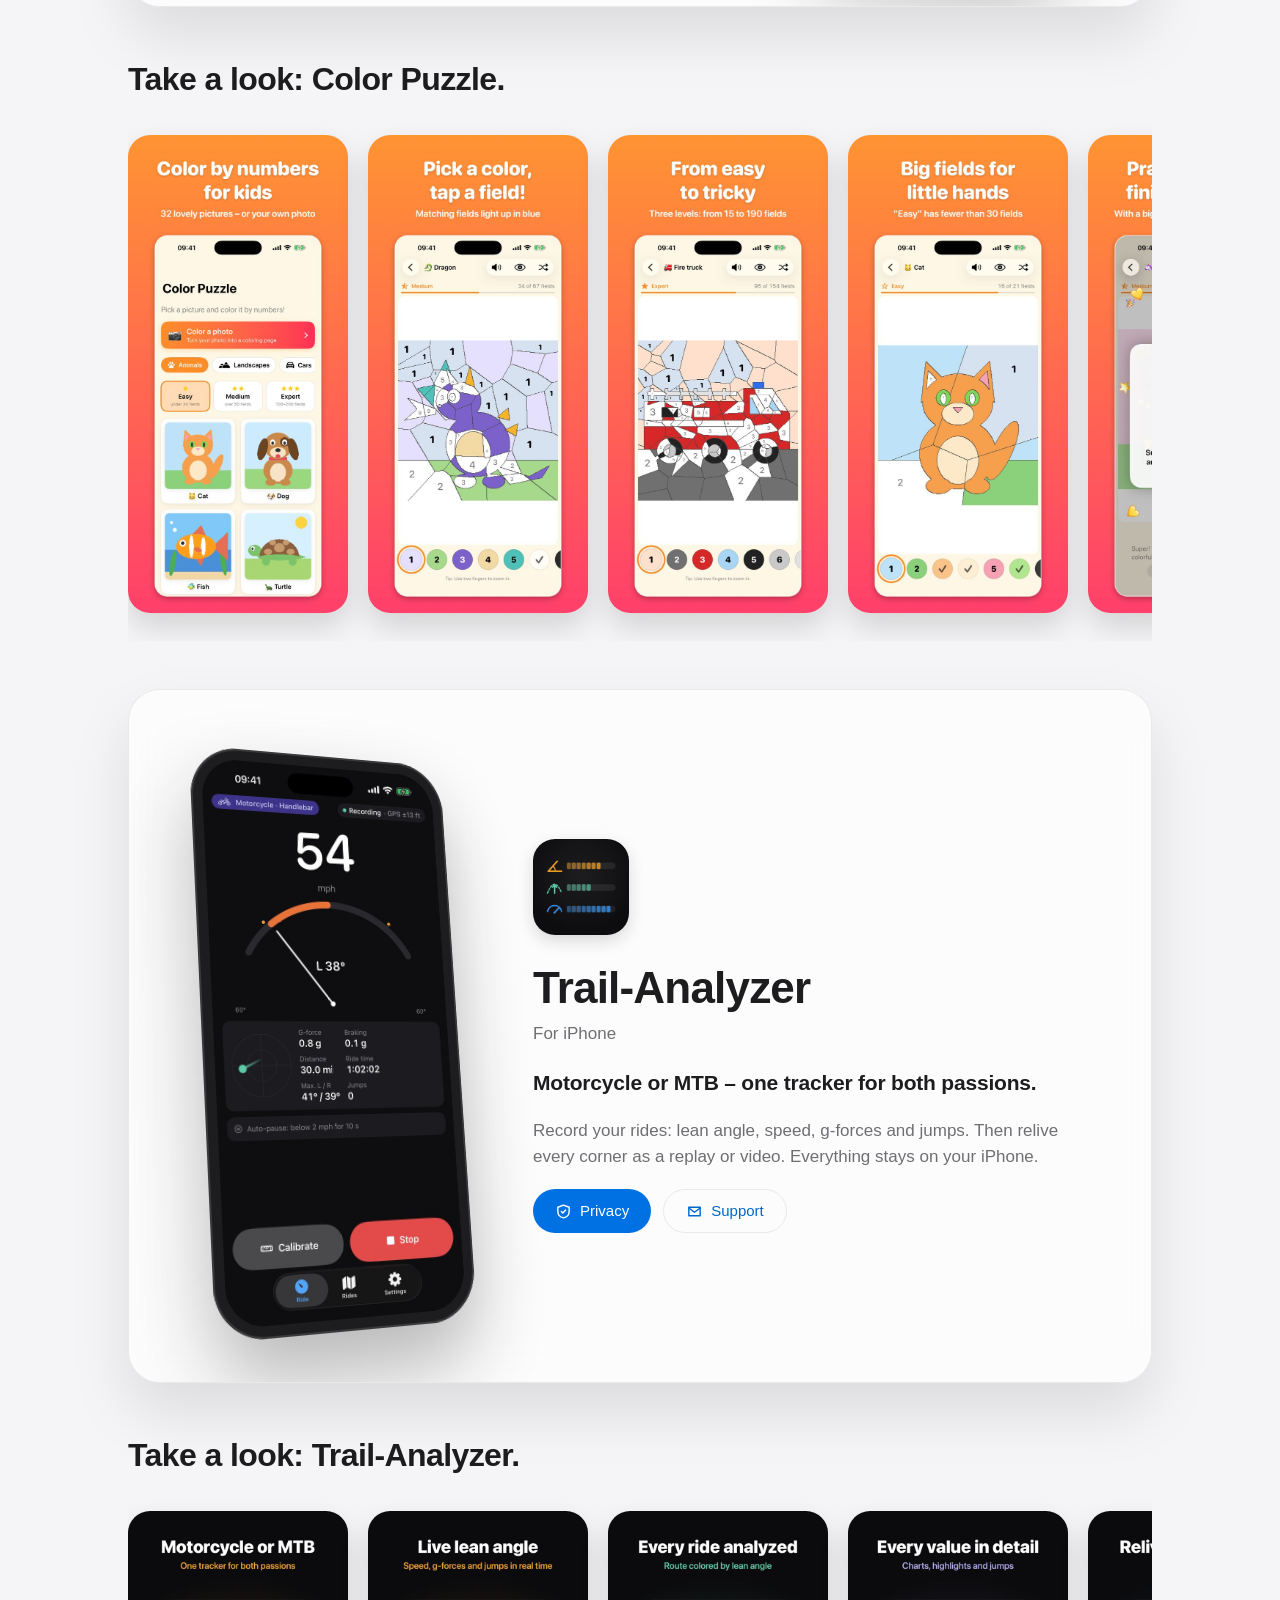
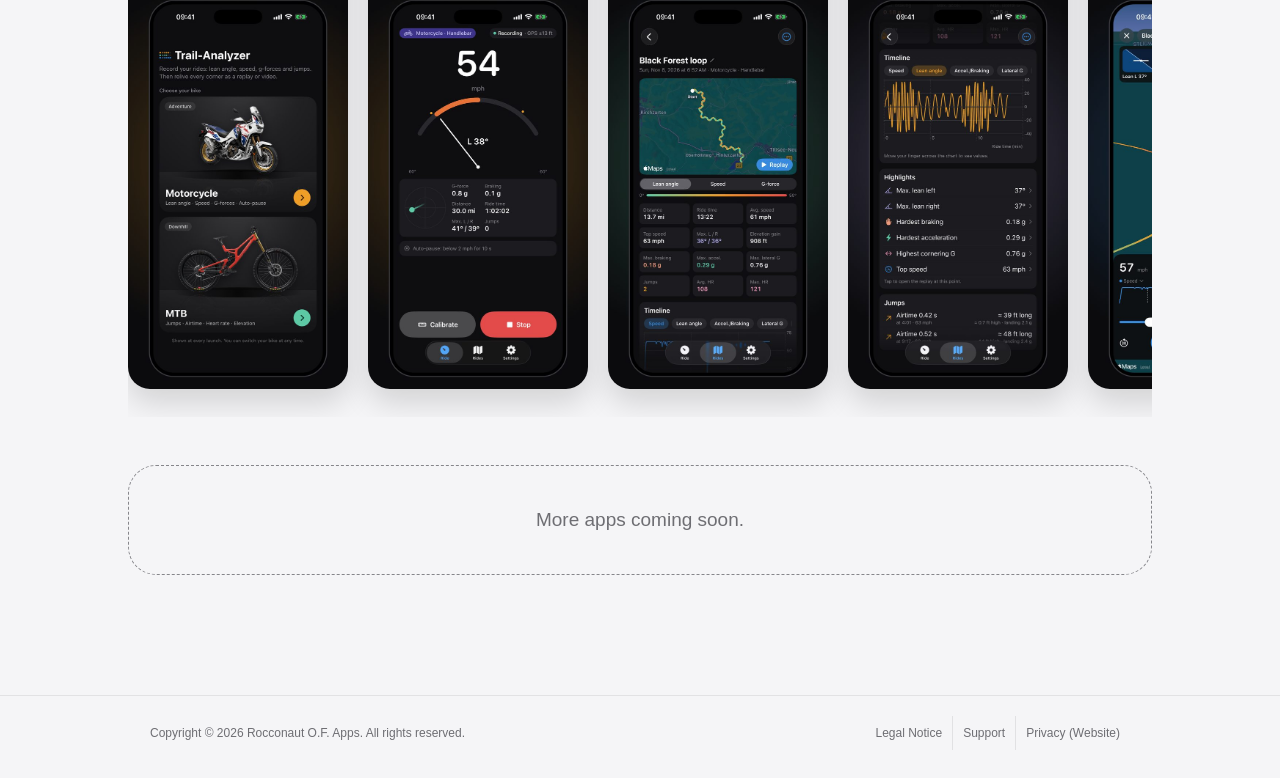
==== commit 01d41adf: "Trail-Analyzer: App-Karte, Datenschutz und Support-FAQ (DE/EN) Co-Authored-By: Claude Opus 5.5 <nore" ====
--- a/en/index.html
+++ b/en/index.html
@@ -4,7 +4,7 @@
 <meta charset="utf-8">
 <meta name="viewport" content="width=device-width, initial-scale=1">
 <title>Rocconaut O.F. Apps – Apps for iPhone and iPad</title>
-<meta name="description" content="Rocconaut O.F. Apps: apps for iPhone and iPad, including Color Puzzle – color by number for kids.">
+<meta name="description" content="Rocconaut O.F. Apps: apps for iPhone and iPad, including Color Puzzle and Trail-Analyzer – color by number for kids.">
 <link rel="canonical" href="https://rocconaut-with-cloud.github.io/en/">
 <link rel="alternate" hreflang="de" href="https://rocconaut-with-cloud.github.io/">
 <link rel="alternate" hreflang="en" href="https://rocconaut-with-cloud.github.io/en/">
@@ -67,7 +67,7 @@
 <h2 id="apps-title" class="h-big reveal">My Apps.</h2>
 
 <div class="reveal">
-<article class="card">
+<article class="card" id="malpuzzle">
 <div class="glare" aria-hidden="true"></div>
 <div class="card-text">
 <img class="app-icon" src="../assets/img/malpuzzle-icon.png" alt="Color Puzzle app icon" width="96" height="96">
@@ -80,18 +80,18 @@
 <!-- App-Store-Badge: hier einfügen, sobald die App im Store ist -->
 <div class="btns">
 <a class="btn btn-primary shine" href="../en/malpuzzle/privacy.html"><svg class="draw" viewBox="0 0 24 24" fill="none" stroke="currentColor" stroke-width="2" stroke-linecap="round" stroke-linejoin="round" aria-hidden="true"><path pathLength="1" d="M12 3l8 3v6c0 5-3.5 8-8 9-4.5-1-8-4-8-9V6z"/><path pathLength="1" d="M9 12l2 2 4-4"/></svg>Privacy</a>
-<a class="btn btn-secondary shine" href="../en/support.html"><svg class="draw" viewBox="0 0 24 24" fill="none" stroke="currentColor" stroke-width="2" stroke-linecap="round" stroke-linejoin="round" aria-hidden="true"><path pathLength="1" d="M4 6h16v12H4z"/><path pathLength="1" d="M4 7l8 6 8-6"/></svg>Support</a>
+<a class="btn btn-secondary shine" href="../en/support.html#malpuzzle"><svg class="draw" viewBox="0 0 24 24" fill="none" stroke="currentColor" stroke-width="2" stroke-linecap="round" stroke-linejoin="round" aria-hidden="true"><path pathLength="1" d="M4 6h16v12H4z"/><path pathLength="1" d="M4 7l8 6 8-6"/></svg>Support</a>
 </div>
 </div>
 <div class="device-wrap">
 <div class="device">
 <div class="screen">
-<img src="../assets/img/en/screen_01.jpg" alt="Start screen with picture selection" class="active" width="512" height="1098">
-<img src="../assets/img/en/screen_02.jpg" alt="Coloring a dragon, medium level" width="512" height="1098" loading="lazy">
-<img src="../assets/img/en/screen_03.jpg" alt="Coloring a fire truck, pro level" width="512" height="1098" loading="lazy">
-<img src="../assets/img/en/screen_04.jpg" alt="Coloring a cat, easy level" width="512" height="1098" loading="lazy">
-<img src="../assets/img/en/screen_05.jpg" alt="Praise after finishing a picture" width="512" height="1098" loading="lazy">
-<img src="../assets/img/en/screen_06.jpg" alt="Landscapes to choose from" width="512" height="1098" loading="lazy">
+<img src="../assets/img/en/screen_01.jpg" alt="Start screen with picture selection" class="active" width="512" height="1113">
+<img src="../assets/img/en/screen_02.jpg" alt="Coloring a dragon, medium level" width="512" height="1113" loading="lazy">
+<img src="../assets/img/en/screen_03.jpg" alt="Coloring a fire truck, pro level" width="512" height="1113" loading="lazy">
+<img src="../assets/img/en/screen_04.jpg" alt="Coloring a cat, easy level" width="512" height="1113" loading="lazy">
+<img src="../assets/img/en/screen_05.jpg" alt="Praise after finishing a picture" width="512" height="1113" loading="lazy">
+<img src="../assets/img/en/screen_06.jpg" alt="Landscapes to choose from" width="512" height="1113" loading="lazy">
 </div>
 </div>
 </div>
@@ -99,14 +99,60 @@
 </div>
 
 <div class="gallery reveal">
-<h3 class="h-mid">Take a look.</h3>
+<h3 class="h-mid">Take a look: Color Puzzle.</h3>
 <div class="gallery-row" tabindex="0" role="region" aria-label="App Store images of Color Puzzle">
-<img class="shot" src="../assets/img/en/store_01.jpg" alt="Color by numbers for kids" width="600" height="1304" loading="lazy">
-<img class="shot" src="../assets/img/en/store_02.jpg" alt="Pick a color, tap a field" width="600" height="1304" loading="lazy">
-<img class="shot" src="../assets/img/en/store_03.jpg" alt="From easy to tricky" width="600" height="1304" loading="lazy">
-<img class="shot" src="../assets/img/en/store_04.jpg" alt="Big fields for little hands" width="600" height="1304" loading="lazy">
-<img class="shot" src="../assets/img/en/store_05.jpg" alt="Praise for every finished picture" width="600" height="1304" loading="lazy">
-<img class="shot" src="../assets/img/en/store_06.jpg" alt="Animals, cars, fantasy creatures" width="600" height="1304" loading="lazy">
+<img class="shot" src="../assets/img/en/store_01.jpg" alt="App Store image: Color by numbers for kids" width="600" height="1304" loading="lazy">
+<img class="shot" src="../assets/img/en/store_02.jpg" alt="App Store image: Pick a color, tap a field" width="600" height="1304" loading="lazy">
+<img class="shot" src="../assets/img/en/store_03.jpg" alt="App Store image: From easy to tricky" width="600" height="1304" loading="lazy">
+<img class="shot" src="../assets/img/en/store_04.jpg" alt="App Store image: Big fields for little hands" width="600" height="1304" loading="lazy">
+<img class="shot" src="../assets/img/en/store_05.jpg" alt="App Store image: Praise for every finished picture" width="600" height="1304" loading="lazy">
+<img class="shot" src="../assets/img/en/store_06.jpg" alt="App Store image: Animals, cars, fantasy creatures" width="600" height="1304" loading="lazy">
+</div>
+</div>
+
+<div class="reveal">
+<article class="card reverse" id="trail">
+<div class="glare" aria-hidden="true"></div>
+<div class="card-text">
+<img class="app-icon" src="../assets/img/trail/icon.png" alt="Trail-Analyzer app icon" width="96" height="96">
+<div>
+<h3 class="app-name">Trail-Analyzer</h3>
+<span class="platform">For iPhone</span>
+</div>
+<p class="tagline">Motorcycle or MTB – one tracker for both passions.</p>
+<p class="desc">Record your rides: lean angle, speed, g-forces and jumps. Then relive every corner as a replay or video. Everything stays on your iPhone.</p>
+<!-- App-Store-Badge: hier einfügen, sobald die App im Store ist -->
+<div class="btns">
+<a class="btn btn-primary shine" href="../en/trail-analyzer/privacy.html"><svg class="draw" viewBox="0 0 24 24" fill="none" stroke="currentColor" stroke-width="2" stroke-linecap="round" stroke-linejoin="round" aria-hidden="true"><path pathLength="1" d="M12 3l8 3v6c0 5-3.5 8-8 9-4.5-1-8-4-8-9V6z"/><path pathLength="1" d="M9 12l2 2 4-4"/></svg>Privacy</a>
+<a class="btn btn-secondary shine" href="../en/support.html#trail"><svg class="draw" viewBox="0 0 24 24" fill="none" stroke="currentColor" stroke-width="2" stroke-linecap="round" stroke-linejoin="round" aria-hidden="true"><path pathLength="1" d="M4 6h16v12H4z"/><path pathLength="1" d="M4 7l8 6 8-6"/></svg>Support</a>
+</div>
+</div>
+<div class="device-wrap">
+<div class="device">
+<div class="screen">
+<img src="../assets/img/trail/en/screen_01.jpg" alt="Start screen with motorcycle or MTB" class="active" width="512" height="1113">
+<img src="../assets/img/trail/en/screen_02.jpg" alt="Live view with speed and lean angle" width="512" height="1113" loading="lazy">
+<img src="../assets/img/trail/en/screen_03.jpg" alt="Analyzed ride with colored route" width="512" height="1113" loading="lazy">
+<img src="../assets/img/trail/en/screen_04.jpg" alt="Charts, highlights and jumps" width="512" height="1113" loading="lazy">
+<img src="../assets/img/trail/en/screen_05.jpg" alt="Replay with 3D camera" width="512" height="1113" loading="lazy">
+<img src="../assets/img/trail/en/screen_06.jpg" alt="Two rides compared" width="512" height="1113" loading="lazy">
+<img src="../assets/img/trail/en/screen_07.jpg" alt="Video export with map and speedometer" width="512" height="1113" loading="lazy">
+</div>
+</div>
+</div>
+</article>
+</div>
+
+<div class="gallery reveal">
+<h3 class="h-mid">Take a look: Trail-Analyzer.</h3>
+<div class="gallery-row" tabindex="0" role="region" aria-label="App Store images of Trail-Analyzer">
+<img class="shot" src="../assets/img/trail/en/store_01.jpg" alt="App Store image: Motorcycle or MTB" width="600" height="1304" loading="lazy">
+<img class="shot" src="../assets/img/trail/en/store_02.jpg" alt="App Store image: Live lean angle" width="600" height="1304" loading="lazy">
+<img class="shot" src="../assets/img/trail/en/store_03.jpg" alt="App Store image: Every ride analyzed" width="600" height="1304" loading="lazy">
+<img class="shot" src="../assets/img/trail/en/store_04.jpg" alt="App Store image: Every value in detail" width="600" height="1304" loading="lazy">
+<img class="shot" src="../assets/img/trail/en/store_05.jpg" alt="App Store image: Relive every corner" width="600" height="1304" loading="lazy">
+<img class="shot" src="../assets/img/trail/en/store_06.jpg" alt="App Store image: Compare rides" width="600" height="1304" loading="lazy">
+<img class="shot" src="../assets/img/trail/en/store_07.jpg" alt="App Store image: Share your video" width="600" height="1304" loading="lazy">
 </div>
 </div>
 
--- a/assets/css/site.css
+++ b/assets/css/site.css
@@ -83,6 +83,8 @@
   transition: transform 0.8s cubic-bezier(0.2,0.8,0.2,1);
 }
 .card.hover { transition: transform 0.1s ease-out; }
+.card.reverse { flex-direction: row-reverse; }
+#trail .screen { background: #000000; }
 .glare { position: absolute; inset: 0; pointer-events: none; background: radial-gradient(circle at var(--gx, 50%) var(--gy, 50%), rgba(255,255,255,0.35), rgba(255,255,255,0) 50%); opacity: 0; transition: opacity 0.4s ease; }
 .card.hover .glare { opacity: 1; }
 .card-text { flex: 1 1 340px; display: flex; flex-direction: column; gap: 20px; position: relative; }
